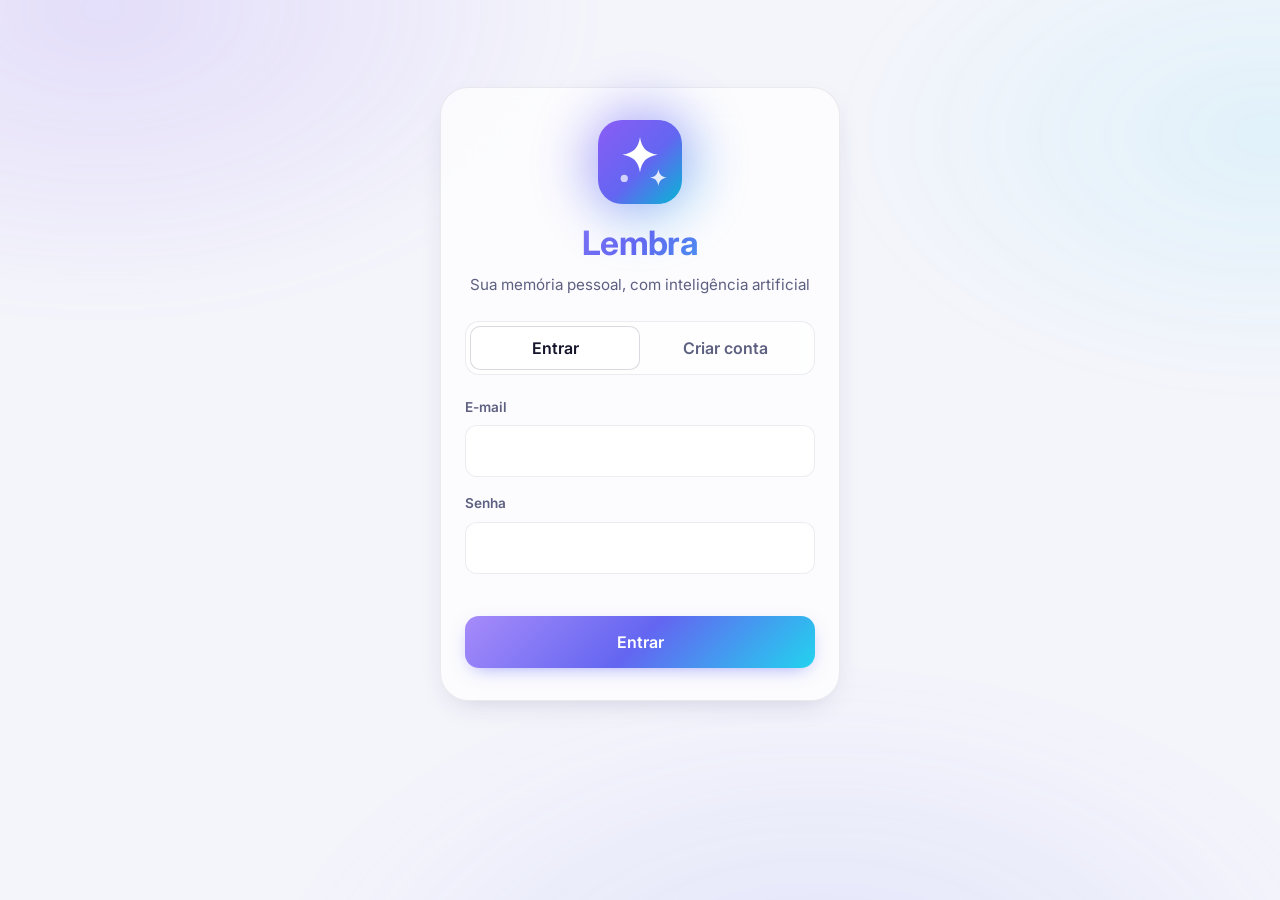
==== web/index.html @ f7f70909 "Áudio: registrar e perguntar falando - Gravação no formato nativo do aparelho (WebM/Opus ou MP4/AAC)" ====
<!doctype html>
<html lang="pt-BR">
<head>
  <meta charset="utf-8">
  <meta name="viewport" content="width=device-width, initial-scale=1, viewport-fit=cover">
  <title>Lembra</title>
  <meta name="description" content="Seu assistente de vida pessoal">
  <meta name="theme-color" content="#0a0a12" media="(prefers-color-scheme: dark)">
  <meta name="theme-color" content="#f5f6fb" media="(prefers-color-scheme: light)">
  <link rel="preconnect" href="https://fonts.googleapis.com">
  <link rel="preconnect" href="https://fonts.gstatic.com" crossorigin>
  <link rel="stylesheet" href="https://fonts.googleapis.com/css2?family=Inter:wght@400;500;600;700&display=swap">
  <link rel="manifest" href="manifest.webmanifest">
  <link rel="icon" href="icons/icon.svg" type="image/svg+xml">
  <link rel="apple-touch-icon" href="icons/icon-192.png">
  <meta name="apple-mobile-web-app-capable" content="yes">
  <meta name="apple-mobile-web-app-status-bar-style" content="default">
  <link rel="stylesheet" href="styles.css">
</head>
<body>
  <!-- Ícones (traços do Lucide, licença ISC), embutidos para funcionar offline -->
  <svg xmlns="http://www.w3.org/2000/svg" style="display:none">
    <symbol id="i-sparkles" viewBox="0 0 24 24"><path d="M9.94 15.5A2 2 0 0 0 8.5 14.06l-6.14-1.58a.5.5 0 0 1 0-.96L8.5 9.94A2 2 0 0 0 9.94 8.5l1.58-6.14a.5.5 0 0 1 .96 0L14.06 8.5a2 2 0 0 0 1.44 1.44l6.14 1.58a.5.5 0 0 1 0 .96L15.5 14.06a2 2 0 0 0-1.44 1.44l-1.58 6.14a.5.5 0 0 1-.96 0z"/><path d="M20 3v4"/><path d="M22 5h-4"/></symbol>
    <symbol id="i-chat" viewBox="0 0 24 24"><path d="M7.9 20A9 9 0 1 0 4 16.1L2 22Z"/></symbol>
    <symbol id="i-pen" viewBox="0 0 24 24"><path d="M12 3H5a2 2 0 0 0-2 2v14a2 2 0 0 0 2 2h14a2 2 0 0 0 2-2v-7"/><path d="M18.38 2.63a1 1 0 0 1 3 3l-9.02 9.01a2 2 0 0 1-.85.51l-2.87.84a.5.5 0 0 1-.62-.62l.84-2.87a2 2 0 0 1 .5-.85z"/></symbol>
    <symbol id="i-library" viewBox="0 0 24 24"><path d="m16 6 4 14"/><path d="M12 6v14"/><path d="M8 8v12"/><path d="M4 4v16"/></symbol>
    <symbol id="i-sliders" viewBox="0 0 24 24"><path d="M21 4h-7M10 4H3M21 12h-9M8 12H3M21 20h-5M12 20H3M14 2v4M8 10v4M16 18v4"/></symbol>
    <symbol id="i-send" viewBox="0 0 24 24"><path d="m5 12 7-7 7 7"/><path d="M12 19V5"/></symbol>
    <symbol id="i-logout" viewBox="0 0 24 24"><path d="M9 21H5a2 2 0 0 1-2-2V5a2 2 0 0 1 2-2h4"/><path d="m16 17 5-5-5-5"/><path d="M21 12H9"/></symbol>
    <symbol id="i-layers" viewBox="0 0 24 24"><path d="M12.83 2.18a2 2 0 0 0-1.66 0L2.6 6.08a1 1 0 0 0 0 1.83l8.58 3.91a2 2 0 0 0 1.66 0l8.58-3.9a1 1 0 0 0 0-1.83Z"/><path d="m22 17.65-9.17 4.16a2 2 0 0 1-1.66 0L2 17.65"/><path d="m22 12.65-9.17 4.16a2 2 0 0 1-1.66 0L2 12.65"/></symbol>
    <symbol id="i-edit" viewBox="0 0 24 24"><path d="M21.17 6.81a1 1 0 0 0-3.98-3.98L3.84 16.17a2 2 0 0 0-.5.83l-1.32 4.35a.5.5 0 0 0 .62.62l4.35-1.32a2 2 0 0 0 .83-.5z"/></symbol>
    <symbol id="i-trash" viewBox="0 0 24 24"><path d="M3 6h18M19 6v14c0 1-1 2-2 2H7c-1 0-2-1-2-2V6M8 6V4c0-1 1-2 2-2h4c1 0 2 1 2 2v2"/></symbol>
    <symbol id="i-plus" viewBox="0 0 24 24"><path d="M5 12h14M12 5v14"/></symbol>
    <symbol id="i-flask" viewBox="0 0 24 24"><path d="M10 2v7.53a2 2 0 0 1-.21.9L4.72 20.55A1 1 0 0 0 5.62 22h12.76a1 1 0 0 0 .9-1.45l-5.07-10.12a2 2 0 0 1-.21-.9V2"/><path d="M8.5 2h7"/><path d="M7 16h10"/></symbol>
    <symbol id="i-upload" viewBox="0 0 24 24"><path d="M21 15v4a2 2 0 0 1-2 2H5a2 2 0 0 1-2-2v-4"/><path d="m17 8-5-5-5 5"/><path d="M12 3v12"/></symbol>
    <symbol id="i-message-dots" viewBox="0 0 24 24"><path d="M7.9 20A9 9 0 1 0 4 16.1L2 22Z"/><path d="M8 12h.01M12 12h.01M16 12h.01"/></symbol>
    <symbol id="i-chevron" viewBox="0 0 24 24"><path d="m6 9 6 6 6-6"/></symbol>
    <symbol id="i-check" viewBox="0 0 24 24"><path d="M20 6 9 17l-5-5"/></symbol>
    <symbol id="i-inbox" viewBox="0 0 24 24"><path d="M22 12h-6l-2 3h-4l-2-3H2"/><path d="M5.45 5.11 2 12v6a2 2 0 0 0 2 2h16a2 2 0 0 0 2-2v-6l-3.45-6.89A2 2 0 0 0 16.76 4H7.24a2 2 0 0 0-1.79 1.11z"/></symbol>
    <symbol id="i-search" viewBox="0 0 24 24"><circle cx="11" cy="11" r="8"/><path d="m21 21-4.3-4.3"/></symbol>
    <symbol id="i-list" viewBox="0 0 24 24"><path d="M8 6h13M8 12h13M8 18h13M3 6h.01M3 12h.01M3 18h.01"/></symbol>
    <symbol id="i-calc" viewBox="0 0 24 24"><rect width="16" height="20" x="4" y="2" rx="2"/><path d="M8 6h8M16 14v4M8 10h.01M12 10h.01M16 10h.01M8 14h.01M12 14h.01M8 18h.01M12 18h.01"/></symbol>
    <symbol id="i-calendar" viewBox="0 0 24 24"><rect width="18" height="18" x="3" y="4" rx="2"/><path d="M16 2v4M8 2v4M3 10h18"/></symbol>
    <symbol id="i-bot" viewBox="0 0 24 24"><path d="M12 8V4H8"/><rect width="16" height="12" x="4" y="8" rx="2"/><path d="M2 14h2M20 14h2M15 13v2M9 13v2"/></symbol>
    <symbol id="i-mic" viewBox="0 0 24 24"><path d="M12 2a3 3 0 0 0-3 3v7a3 3 0 0 0 6 0V5a3 3 0 0 0-3-3Z"/><path d="M19 10v2a7 7 0 0 1-14 0v-2"/><path d="M12 19v3"/></symbol>
    <symbol id="i-stop" viewBox="0 0 24 24"><rect x="6" y="6" width="12" height="12" rx="2" fill="currentColor"/></symbol>
    <symbol id="i-tag" viewBox="0 0 24 24"><path d="M12.59 2.59A2 2 0 0 0 11.17 2H4a2 2 0 0 0-2 2v7.17a2 2 0 0 0 .59 1.42l8.7 8.7a2.43 2.43 0 0 0 3.42 0l6.58-6.58a2.43 2.43 0 0 0 0-3.42z"/><circle cx="7.5" cy="7.5" r=".5" fill="currentColor"/></symbol>
  </svg>
  <div class="aurora" aria-hidden="true"></div>
  <!-- ============ LOGIN / CADASTRO ============ -->
  <section id="tela-auth" class="tela auth" hidden>
    <div class="auth-caixa">
      <div class="logo-orbe"><img src="icons/icon.svg" alt="" class="auth-logo"></div>
      <h1 class="titulo-gradiente">Lembra</h1>
      <p class="sub">Sua memória pessoal, com inteligência artificial</p>

      <div class="abas-auth" role="tablist">
        <button type="button" class="aba-auth ativa" data-modo="entrar" role="tab">Entrar</button>
        <button type="button" class="aba-auth" data-modo="cadastro" role="tab">Criar conta</button>
      </div>

      <form id="form-auth" novalidate>
        <label>E-mail
          <input type="email" name="email" autocomplete="email" required>
        </label>
        <label>Senha
          <input type="password" name="senha" autocomplete="current-password" minlength="8" required>
        </label>
        <p class="erro" id="erro-auth" role="alert"></p>
        <button type="submit" class="botao primario" id="botao-auth">Entrar</button>
      </form>
    </div>
  </section>

  <!-- ============ APP ============ -->
  <div id="app" hidden>
    <header class="topo">
      <span class="marca"><img src="icons/icon.svg" alt=""><span class="titulo-gradiente">Lembra</span></span>
      <button type="button" class="botao-icone" id="sair" aria-label="Sair" title="Sair"><svg class="ic"><use href="#i-logout"/></svg></button>
    </header>

    <main>
      <!-- PERGUNTAR -->
      <section id="tela-perguntar" class="tela">
        <div id="conversa" class="conversa" aria-live="polite">
          <div class="vazio boas-vindas" id="dica-perguntar">
            <div class="orbe"><svg class="ic"><use href="#i-sparkles"/></svg></div>
            <p class="vazio-titulo">Pergunte qualquer coisa sobre a sua vida</p>
            <p>Eu procuro nas suas memórias e respondo citando de onde tirei.</p>
            <div class="sugestoes">
              <button type="button" class="sugestao" data-pergunta="Quanto eu gasto por mês com moradia?">Quanto gasto com moradia?</button>
              <button type="button" class="sugestao" data-pergunta="Tenho algum compromisso marcado?">Tenho algum compromisso?</button>
              <button type="button" class="sugestao" data-pergunta="O que eu registrei sobre a minha família?">O que sei da minha família?</button>
            </div>
          </div>
        </div>
        <form id="form-perguntar" class="barra-pergunta">
          <div class="linha-pergunta">
            <select name="categoria" aria-label="Procurar em" class="filtro-mini" data-icone="tag" data-compacto><option value="">Todas</option></select>
            <input type="text" name="pergunta" placeholder="Pergunte algo…" autocomplete="off" required>
            <button type="button" class="botao-mic" data-gravador="perguntar" aria-label="Perguntar falando"><svg class="ic"><use href="#i-mic"/></svg><span class="tempo"></span></button>
            <button type="submit" class="botao primario redondo" aria-label="Enviar"><svg class="ic"><use href="#i-send"/></svg></button>
          </div>
        </form>
      </section>

      <!-- REGISTRAR -->
      <section id="tela-registrar" class="tela" hidden>
        <div class="segmentos" role="tablist">
          <button type="button" class="segmento-reg segmento ativo" data-reg="escrever"><svg class="ic"><use href="#i-pen"/></svg>Escrever</button>
          <button type="button" class="segmento-reg segmento" data-reg="importar"><svg class="ic"><use href="#i-message-dots"/></svg>Importar conversa</button>
        </div>
        <div id="reg-escrever">
        <h2 class="titulo-tela">Nova memória</h2>
        <p class="sub-tela">Escreva do seu jeito. Eu quebro em pedaços, entendo o significado e guardo para você.</p>
        <form id="form-registrar">
          <div class="rotulo-com-mic">
            <span>O que você quer lembrar?</span>
            <button type="button" class="botao-mic com-texto" data-gravador="registrar" aria-label="Falar a memória"><svg class="ic"><use href="#i-mic"/></svg><span class="tempo">Falar</span></button>
          </div>
          <label class="sem-rotulo" aria-label="O que você quer lembrar?">
            <textarea name="texto" rows="4" required placeholder="Ex.: Pago 1.800 de aluguel todo dia 5."></textarea>
          </label>
          <fieldset>
            <legend>Categoria</legend>
            <div class="sugestao-cat" id="sugestao-cat" hidden aria-live="polite">
              <svg class="ic"><use href="#i-sparkles"/></svg>
              <span>Sugestão da IA:</span>
              <button type="button" class="chip ativo-sugerido" id="aceitar-sugestao"></button>
              <span class="motivo" id="motivo-sugestao"></span>
            </div>
            <div class="chips" id="chips-categoria"></div>
            <p class="dica-cat" id="dica-cat" hidden>Sem categoria escolhida: a memória vai para "geral". Toque em <b>nova</b> para criar as suas.</p>
            <div class="linha-nova-cat" id="linha-nova-cat" hidden>
              <input type="text" id="nova-cat-registrar" maxlength="40" placeholder="Nome da nova categoria">
              <button type="button" class="botao secundario pequeno" id="criar-cat-registrar">Criar</button>
            </div>
          </fieldset>
          <label>Quando aconteceu? <span class="opcional">(opcional)</span>
            <input type="text" name="data_evento" placeholder="Ex.: 2020, março de 2018, 12/11/2026">
          </label>
          <p class="erro" id="erro-registrar" role="alert"></p>
          <button type="submit" class="botao primario"><svg class="ic"><use href="#i-sparkles"/></svg><span>Salvar memória</span></button>
        </form>
        </div>

        <div id="reg-importar" hidden>
          <h2 class="titulo-tela">Importar conversa</h2>
          <p class="sub-tela">Traga uma conversa do WhatsApp para perguntar sobre ela depois.</p>
          <div class="cartao passos">
            <p><b>No WhatsApp:</b> abra a conversa → <b>⋮</b> → <b>Mais</b> → <b>Exportar conversa</b> → <b>Sem mídia</b>. Salve o arquivo <code>.txt</code>.</p>
            <p class="ajuda">Importe só conversas que você tem o direito de guardar: elas têm mensagens de outras pessoas (LGPD). As mensagens passam pelo Gemini para gerar os vetores.</p>
          </div>
          <form id="form-importar">
            <label class="arquivo">
              <input type="file" name="arquivo" accept=".txt,text/plain">
              <span class="arquivo-caixa"><svg class="ic"><use href="#i-upload"/></svg><span id="arquivo-nome">Escolher arquivo .txt</span></span>
            </label>
            <label>Nome da conversa
              <input type="text" name="nome" maxlength="80" placeholder="Ex.: João, Família, Viagem Floripa">
            </label>
            <label>Guardar na categoria
              <select name="categoria" id="cat-importar"><option value="conversas">Conversas</option></select>
            </label>
            <p class="erro" id="erro-importar" role="alert"></p>
            <button type="submit" class="botao secundario" id="botao-previa"><span>Ver prévia</span></button>
          </form>
          <div class="cartao" id="previa-importar" hidden>
            <h3>Prévia</h3>
            <ul class="numeros" id="previa-numeros"></ul>
            <pre class="exemplo" id="previa-exemplo"></pre>
            <button type="button" class="botao primario" id="botao-importar"><svg class="ic"><use href="#i-upload"/></svg><span>Importar para o Lembra</span></button>
          </div>
        </div>
      </section>

      <!-- MEMÓRIAS -->
      <section id="tela-memorias" class="tela" hidden>
        <div class="cabecalho-lista">
          <h2 class="titulo-tela">Memórias</h2>
          <select id="filtro-memorias" aria-label="Filtrar por categoria" class="filtro-mini" data-icone="tag"><option value="">Todas</option></select>
        </div>
        <ul id="lista-memorias" class="lista"></ul>
      </section>
      <!-- AJUSTES -->
      <section id="tela-ajustes" class="tela" hidden>
        <div class="segmentos" role="tablist">
          <button type="button" class="segmento ativo" data-sub="rag"><svg class="ic"><use href="#i-sliders"/></svg>RAG</button>
          <button type="button" class="segmento" data-sub="lab"><svg class="ic"><use href="#i-flask"/></svg>Laboratório</button>
          <button type="button" class="segmento" data-sub="cats"><svg class="ic"><use href="#i-tag"/></svg>Categorias</button>
        </div>

        <!-- Configurar RAG -->
        <div id="sub-rag" class="sub">
          <form id="form-config" class="cartao">
            <div class="campo-faixa">
              <label for="cfg-chunk_size">Tamanho do chunk <output id="out-chunk_size"></output></label>
              <input type="range" id="cfg-chunk_size" name="chunk_size" min="200" max="3000" step="50">
              <p class="ajuda">Em quantos caracteres cada memória é quebrada. Menor = busca mais precisa, mas cada pedaço tem menos contexto. Maior = mais contexto, busca mais "genérica".</p>
            </div>
            <div class="campo-faixa">
              <label for="cfg-chunk_overlap">Sobreposição <output id="out-chunk_overlap"></output></label>
              <input type="range" id="cfg-chunk_overlap" name="chunk_overlap" min="0" max="1000" step="10">
              <p class="ajuda">Quanto do fim de um pedaço se repete no começo do próximo, para não perder informação na "fronteira". Só funciona quando o texto quebra em partes menores que esse valor (frases curtas).</p>
            </div>
            <div class="campo-faixa">
              <label for="cfg-top_k">Trechos por pergunta (top-K) <output id="out-top_k"></output></label>
              <input type="range" id="cfg-top_k" name="top_k" min="1" max="20" step="1">
              <p class="ajuda">Quantos pedaços a busca entrega para a IA. Poucos = pode faltar informação. Muitos = mais ruído e mais lento.</p>
            </div>
            <div class="campo-faixa">
              <label for="cfg-margem_relevancia">Margem de relevância (sem IA) <output id="out-margem_relevancia"></output></label>
              <input type="range" id="cfg-margem_relevancia" name="margem_relevancia" min="0" max="0.5" step="0.01">
              <p class="ajuda">Sem IA, mostra só trechos com nota até essa distância da melhor. 0 = só o melhor; maior = mostra mais.</p>
            </div>
            <label class="interruptor">
              <input type="checkbox" name="usar_ia"> <span>Usar IA para escrever a resposta</span>
            </label>
            <p class="ajuda">Desligado: o Lembra só mostra as memórias encontradas (grátis, nada vai para a IA).</p>
            <label class="interruptor">
              <input type="checkbox" name="modo_agente"> <span>Modo agente <span class="selo">experimental</span></span>
            </label>
            <p class="ajuda">A IA ganha <b>ferramentas</b> (buscar várias vezes, listar por categoria, calcular, saber a data de hoje) e decide sozinha quais usar. Responde melhor perguntas com contas, datas e várias memórias — mas é mais lenta e gasta mais cota. Cada resposta mostra "como cheguei aqui".</p>
            <label>Modelo de IA
              <select name="modelo_llm" id="cfg-modelo_llm"></select>
            </label>
            <label>Instruções para a IA <span class="opcional">(opcional, até 500 caracteres)</span>
              <textarea name="instrucoes" rows="3" maxlength="500" placeholder='Ex.: "Responda em tópicos curtos" ou "Seja bem direto"'></textarea>
            </label>
            <p class="info-fixa" id="info-embedding"></p>
            <p class="erro" id="erro-config" role="alert"></p>
            <button type="submit" class="botao primario">Salvar configurações</button>
          </form>
          <div class="cartao">
            <h3>Reprocessar memórias</h3>
            <p class="ajuda">Mudou o tamanho do chunk ou a sobreposição? As memórias antigas continuam quebradas do jeito antigo até você reprocessar. O texto original nunca muda; só os pedaços e vetores são refeitos.</p>
            <button type="button" class="botao secundario" id="reprocessar">Reprocessar todas as memórias</button>
          </div>
        </div>

        <!-- Laboratório -->
        <div id="sub-lab" class="sub" hidden>
          <div class="cartao">
            <h3>Testar chunking</h3>
            <p class="ajuda">Cole um texto e veja como ele seria quebrado com as configurações da aba anterior. Nada é salvo.</p>
            <textarea id="lab-texto" rows="6" placeholder="Cole aqui um texto longo, com parágrafos…"></textarea>
            <button type="button" class="botao secundario" id="lab-testar">Ver como fica</button>
            <p class="resumo-lab" id="lab-resumo"></p>
            <ol class="lista-chunks" id="lab-chunks"></ol>
          </div>
          <div class="cartao">
            <h3>Dicas para explorar</h3>
            <ul class="dicas">
              <li>Em <b>Memórias</b>, toque em <b>Chunks</b> para ver como cada memória foi quebrada.</li>
              <li>Em <b>Perguntar</b>, abra as fontes para ver a <b>nota de similaridade</b> de cada trecho (1 = idêntico).</li>
              <li>Teste o mesmo texto com chunk 200 e 1500 e compare.</li>
            </ul>
          </div>
        </div>

        <!-- Categorias -->
        <div id="sub-cats" class="sub" hidden>
          <form id="form-nova-cat" class="cartao linha-nova-cat">
            <input type="text" name="nome" maxlength="40" placeholder="Nova categoria" required>
            <button type="submit" class="botao primario pequeno">Criar</button>
          </form>
          <ul id="lista-categorias" class="lista"></ul>
        </div>
      </section>
    </main>

    <nav class="abas" aria-label="Navegação">
      <button type="button" class="aba ativa" data-tela="perguntar"><svg class="ic" aria-hidden="true"><use href="#i-sparkles"/></svg>Perguntar</button>
      <button type="button" class="aba" data-tela="registrar"><svg class="ic" aria-hidden="true"><use href="#i-pen"/></svg>Registrar</button>
      <button type="button" class="aba" data-tela="memorias"><svg class="ic" aria-hidden="true"><use href="#i-library"/></svg>Memórias</button>
      <button type="button" class="aba" data-tela="ajustes"><svg class="ic" aria-hidden="true"><use href="#i-sliders"/></svg>Ajustes</button>
    </nav>
  </div>

  <div id="aviso" class="aviso" role="status" hidden></div>

  <script src="config.js"></script>
  <script src="app.js"></script>
</body>
</html>
---- web/styles.css ----
/* =====================================================================
   Lembra — design system
   Tokens (variáveis) no topo: trocar o tema = trocar estes valores.
   ===================================================================== */
:root {
  --fundo: #07070d;
  --fundo-2: #0d0d18;
  --vidro: rgba(255, 255, 255, .045);
  --vidro-forte: rgba(255, 255, 255, .075);
  --borda: rgba(255, 255, 255, .09);
  --borda-forte: rgba(255, 255, 255, .16);
  --texto: #ececf4;
  --suave: #9a9bb3;
  --fraco: #6b6c85;
  --violeta: #8b5cf6;
  --indigo: #6366f1;
  --ciano: #22d3ee;
  --gradiente: linear-gradient(135deg, #a78bfa 0%, #6366f1 50%, #22d3ee 100%);
  --gradiente-suave: linear-gradient(135deg, rgba(139, 92, 246, .18), rgba(34, 211, 238, .12));
  --primaria-texto: #ffffff;
  --erro: #fb7185;
  --ok: #34d399;
  --sombra: 0 10px 30px -12px rgba(0, 0, 0, .6);
  --brilho: 0 0 0 1px rgba(139, 92, 246, .35), 0 8px 30px -6px rgba(99, 102, 241, .55);
  --raio: 18px;
  --raio-p: 12px;
  --seguro-baixo: env(safe-area-inset-bottom, 0px);
  --rapido: 160ms cubic-bezier(.2, .8, .2, 1);
  --medio: 280ms cubic-bezier(.2, .8, .2, 1);
  color-scheme: dark;
}
@media (prefers-color-scheme: light) {
  :root {
    --fundo: #f4f5fb;
    --fundo-2: #ffffff;
    --vidro: rgba(255, 255, 255, .7);
    --vidro-forte: rgba(255, 255, 255, .9);
    --borda: rgba(20, 20, 60, .08);
    --borda-forte: rgba(20, 20, 60, .16);
    --texto: #15162b;
    --suave: #5d6080;
    --fraco: #8a8ca8;
    --gradiente-suave: linear-gradient(135deg, rgba(139, 92, 246, .12), rgba(34, 211, 238, .1));
    --sombra: 0 10px 30px -14px rgba(40, 40, 90, .25);
    color-scheme: light;
  }
}

* { box-sizing: border-box; }
html, body { margin: 0; height: 100%; }
body {
  font-family: "Inter", system-ui, -apple-system, "Segoe UI", Roboto, sans-serif;
  background: var(--fundo);
  color: var(--texto);
  font-size: 16px;
  line-height: 1.5;
  -webkit-font-smoothing: antialiased;
  -webkit-tap-highlight-color: transparent;
  overflow: hidden;
}
[hidden] { display: none !important; }
h1, h2, h3 { margin: 0; letter-spacing: -.02em; }
::selection { background: rgba(139, 92, 246, .35); }

/* Fundo "aurora": manchas de cor desfocadas que se movem devagar */
.aurora {
  position: fixed; inset: -20%; z-index: -1; pointer-events: none;
  background:
    radial-gradient(40% 35% at 20% 15%, rgba(139, 92, 246, .28), transparent 70%),
    radial-gradient(35% 30% at 85% 25%, rgba(34, 211, 238, .16), transparent 70%),
    radial-gradient(45% 40% at 60% 95%, rgba(99, 102, 241, .22), transparent 70%);
  filter: blur(20px);
  animation: aurora 22s ease-in-out infinite alternate;
}
@media (prefers-color-scheme: light) { .aurora { opacity: .55; } }
@keyframes aurora {
  0% { transform: translate3d(0, 0, 0) scale(1); }
  50% { transform: translate3d(-3%, 2%, 0) scale(1.06); }
  100% { transform: translate3d(3%, -2%, 0) scale(1.02); }
}

/* Ícones */
.ic { width: 20px; height: 20px; fill: none; stroke: currentColor; stroke-width: 1.8;
      stroke-linecap: round; stroke-linejoin: round; flex: none; }

.titulo-gradiente {
  background: var(--gradiente); -webkit-background-clip: text; background-clip: text; color: transparent;
}

/* ---------------------------------------------------------- Formulários */
label { display: block; font-weight: 600; font-size: .85rem; margin-bottom: 16px; color: var(--suave); }
input, textarea, select {
  display: block; width: 100%; margin-top: 8px;
  font: inherit; font-size: 16px; font-weight: 400; /* 16px evita zoom automático no iPhone */
  color: var(--texto); background: var(--vidro);
  border: 1px solid var(--borda); border-radius: var(--raio-p); padding: 13px 14px;
  transition: border-color var(--rapido), box-shadow var(--rapido), background var(--rapido);
  backdrop-filter: blur(12px); -webkit-backdrop-filter: blur(12px);
}
input::placeholder, textarea::placeholder { color: var(--fraco); }
textarea { resize: none; line-height: 1.5; min-height: 110px; max-height: 45vh; overflow-y: auto; field-sizing: content; }
input:focus, textarea:focus, select:focus {
  outline: none; border-color: rgba(139, 92, 246, .7);
  box-shadow: 0 0 0 4px rgba(139, 92, 246, .18); background: var(--vidro-forte);
}
fieldset { border: 0; padding: 0; margin: 0 0 16px; }
legend { font-weight: 600; font-size: .85rem; margin-bottom: 10px; color: var(--suave); }
.opcional { color: var(--fraco); font-weight: 400; }
.erro { color: var(--erro); min-height: 1.2em; margin: 4px 0 10px; font-size: .88rem; }

/* ---------------------------------------------------------- Botões */
.botao {
  position: relative; display: inline-flex; align-items: center; justify-content: center; gap: 8px;
  border: 0; border-radius: 14px; padding: 14px 20px; width: 100%;
  font: inherit; font-weight: 600; cursor: pointer; isolation: isolate;
  transition: transform var(--rapido), box-shadow var(--medio), filter var(--rapido), opacity var(--rapido);
}
.botao.primario { background: var(--gradiente); color: var(--primaria-texto); box-shadow: 0 6px 20px -8px rgba(99, 102, 241, .7); }
.botao.primario::after { /* brilho que atravessa o botão no hover */
  content: ""; position: absolute; inset: 0; border-radius: inherit; z-index: -1;
  background: linear-gradient(110deg, transparent 30%, rgba(255, 255, 255, .35) 50%, transparent 70%);
  background-size: 250% 100%; background-position: 150% 0; transition: background-position 700ms ease;
}
.botao.secundario {
  background: var(--gradiente-suave); color: var(--texto); border: 1px solid var(--borda-forte); margin-top: 12px;
}
.botao.pequeno { width: auto; padding: 10px 16px; margin-top: 0; font-size: .9rem; }
.botao:active { transform: scale(.97); }
.botao:disabled { opacity: .55; cursor: progress; }
.botao.redondo { width: 48px; height: 48px; padding: 0; flex: none; border-radius: 16px; }

.botao-texto, .botao-icone {
  display: inline-flex; align-items: center; gap: 6px;
  background: none; border: 0; color: var(--suave); font: inherit; font-weight: 600; font-size: .85rem;
  padding: 8px 10px; border-radius: 10px; cursor: pointer;
  transition: color var(--rapido), background var(--rapido), transform var(--rapido);
}
.botao-texto .ic, .botao-icone .ic { width: 17px; height: 17px; }
.botao-icone { padding: 9px; border: 1px solid var(--borda); background: var(--vidro); }
.apagar { color: var(--erro); }

@media (hover: hover) {
  .botao.primario:hover { transform: translateY(-2px); box-shadow: var(--brilho); }
  .botao.primario:hover::after { background-position: -50% 0; }
  .botao.secundario:hover { transform: translateY(-2px); border-color: rgba(139, 92, 246, .55); box-shadow: var(--brilho); }
  .botao-texto:hover, .botao-icone:hover { color: var(--texto); background: var(--vidro-forte); }
  .apagar:hover { color: var(--erro); background: rgba(251, 113, 133, .1); }
}

/* ---------------------------------------------------------- Chips */
.chips { display: flex; flex-wrap: wrap; gap: 8px; }
.chip {
  border: 1px solid var(--borda); background: var(--vidro); color: var(--suave);
  border-radius: 999px; padding: 8px 14px; font: inherit; font-size: .88rem; font-weight: 500; cursor: pointer;
  transition: all var(--rapido); backdrop-filter: blur(10px);
}
.chip.ativo { background: var(--gradiente); border-color: transparent; color: #fff; box-shadow: 0 4px 16px -6px rgba(99, 102, 241, .8); }
.chip { display: inline-flex; align-items: center; gap: 5px; line-height: 1.2; }
.chip .ic { width: 15px; height: 15px; stroke-width: 2.2; }
.chip-nova { border-style: dashed; color: var(--violeta); }
.dica-cat { color: var(--fraco); font-size: .82rem; margin: 10px 0 0; }
@media (hover: hover) {
  .chip:not(.ativo):hover { color: var(--texto); border-color: var(--borda-forte); transform: translateY(-1px); }
}

/* ---------------------------------------------------------- Login */
.auth { position: fixed; inset: 0; display: grid; place-items: center; padding: 24px 16px; overflow-y: auto; }
.auth-caixa {
  width: 100%; max-width: 400px; text-align: center; padding: 32px 24px;
  background: var(--vidro); border: 1px solid var(--borda); border-radius: 28px;
  backdrop-filter: blur(24px); -webkit-backdrop-filter: blur(24px); box-shadow: var(--sombra);
  animation: surgir 600ms cubic-bezier(.2, .8, .2, 1) both;
}
.auth-caixa form { text-align: left; margin-top: 22px; }
.logo-orbe { width: 84px; height: 84px; margin: 0 auto 14px; position: relative; }
.logo-orbe::before {
  content: ""; position: absolute; inset: -14px; border-radius: 50%;
  background: var(--gradiente); filter: blur(26px); opacity: .55; animation: pulsar 4s ease-in-out infinite;
}
.auth-logo { position: relative; width: 84px; height: 84px; border-radius: 24px; }
.auth h1 { font-size: 2.1rem; font-weight: 700; }
.sub { color: var(--suave); margin: 6px 0 24px; font-size: .95rem; }
.abas-auth { display: flex; background: var(--vidro); border: 1px solid var(--borda); border-radius: 14px; padding: 4px; }
.aba-auth {
  flex: 1; border: 0; background: none; padding: 10px; border-radius: 10px;
  font: inherit; font-weight: 600; color: var(--suave); cursor: pointer; transition: all var(--rapido);
}
.aba-auth.ativa { background: var(--vidro-forte); color: var(--texto); box-shadow: inset 0 0 0 1px var(--borda-forte); }

/* ---------------------------------------------------------- Estrutura */
#app { display: flex; flex-direction: column; height: 100%; }
.topo {
  display: flex; align-items: center; justify-content: space-between;
  padding: 12px 16px; padding-top: max(12px, env(safe-area-inset-top));
  background: linear-gradient(to bottom, var(--fundo), transparent);
  position: relative; z-index: 2;
}
.marca { display: flex; align-items: center; gap: 10px; font-weight: 700; font-size: 1.2rem; letter-spacing: -.02em; }
.marca img { width: 30px; height: 30px; border-radius: 9px; box-shadow: 0 4px 14px -4px rgba(139, 92, 246, .8); }
main { flex: 1; overflow: hidden; display: flex; }
.tela {
  flex: 1; overflow-y: auto; padding: 8px 16px 120px; max-width: 760px; margin: 0 auto; width: 100%;
  animation: entrar 360ms cubic-bezier(.2, .8, .2, 1) both;
}
.titulo-tela { font-size: 1.55rem; font-weight: 700; margin-bottom: 4px; }
.sub-tela { color: var(--suave); margin: 0 0 20px; font-size: .92rem; }

/* Navegação: pílula flutuante */
.abas {
  position: fixed; left: 50%; transform: translateX(-50%);
  bottom: calc(14px + var(--seguro-baixo)); z-index: 5;
  display: flex; gap: 4px; padding: 6px; width: min(440px, calc(100% - 24px));
  background: rgba(20, 20, 34, .72); border: 1px solid var(--borda-forte); border-radius: 22px;
  backdrop-filter: blur(22px) saturate(1.4); -webkit-backdrop-filter: blur(22px) saturate(1.4);
  box-shadow: 0 16px 40px -12px rgba(0, 0, 0, .7);
}
@media (prefers-color-scheme: light) { .abas { background: rgba(255, 255, 255, .78); } }
.aba {
  flex: 1; border: 0; background: none; padding: 8px 4px; font: inherit; font-size: .7rem; font-weight: 600;
  color: var(--fraco); display: flex; flex-direction: column; align-items: center; gap: 3px;
  border-radius: 16px; cursor: pointer; transition: color var(--rapido), background var(--medio);
}
.aba .ic { width: 22px; height: 22px; transition: transform var(--medio); }
.aba.ativa { color: var(--texto); background: var(--gradiente-suave); }
.aba.ativa .ic { color: var(--violeta); transform: translateY(-1px) scale(1.08); }
@media (hover: hover) { .aba:not(.ativa):hover { color: var(--texto); background: var(--vidro); } }

/* ---------------------------------------------------------- Perguntar */
#tela-perguntar { display: flex; flex-direction: column; padding: 0; }
.conversa { flex: 1; overflow-y: auto; padding: 8px 16px 16px; display: flex; flex-direction: column; gap: 14px; }
.barra-pergunta { padding: 8px 16px calc(96px + var(--seguro-baixo)); }
.linha-pergunta {
  display: flex; gap: 6px; align-items: center; padding: 6px;
  background: var(--vidro); border: 1px solid var(--borda-forte); border-radius: 20px;
  backdrop-filter: blur(18px); -webkit-backdrop-filter: blur(18px); box-shadow: var(--sombra);
  transition: border-color var(--rapido), box-shadow var(--rapido);
}
.linha-pergunta:focus-within { border-color: rgba(139, 92, 246, .7); box-shadow: 0 0 0 4px rgba(139, 92, 246, .16), var(--sombra); }
.linha-pergunta input { margin: 0; border: 0; background: none; backdrop-filter: none; box-shadow: none; padding: 10px 6px; }
.linha-pergunta input:focus { box-shadow: none; background: none; }
.filtro-mini { width: auto; }

.boas-vindas { margin: auto; padding: 24px 8px; text-align: center; animation: surgir 700ms cubic-bezier(.2, .8, .2, 1) both; }
.orbe {
  width: 72px; height: 72px; margin: 0 auto 18px; border-radius: 24px; display: grid; place-items: center;
  background: var(--gradiente); color: #fff; position: relative;
  box-shadow: 0 0 0 1px rgba(255, 255, 255, .15) inset, 0 18px 50px -10px rgba(139, 92, 246, .8);
  animation: flutuar 5s ease-in-out infinite;
}
.orbe .ic { width: 34px; height: 34px; stroke-width: 1.6; }
.vazio-titulo { font-weight: 700; color: var(--texto); font-size: 1.15rem; margin: 0 0 4px; }
.vazio { text-align: center; color: var(--suave); }
.sugestoes { display: flex; flex-wrap: wrap; justify-content: center; gap: 8px; margin-top: 20px; }
.sugestao {
  border: 1px solid var(--borda); background: var(--vidro); color: var(--texto);
  border-radius: 14px; padding: 10px 14px; font: inherit; font-size: .88rem; cursor: pointer;
  transition: all var(--rapido); backdrop-filter: blur(10px);
}
@media (hover: hover) {
  .sugestao:hover { border-color: rgba(139, 92, 246, .6); transform: translateY(-2px); box-shadow: var(--brilho); }
}

.balao {
  max-width: 88%; padding: 13px 16px; border-radius: 20px; line-height: 1.55;
  white-space: pre-wrap; word-wrap: break-word; animation: mensagem 380ms cubic-bezier(.2, .8, .2, 1) both;
}
.balao.usuario {
  align-self: flex-end; background: var(--gradiente); color: #fff; border-bottom-right-radius: 6px;
  box-shadow: 0 8px 24px -10px rgba(99, 102, 241, .8);
}
.balao.lembra {
  align-self: flex-start; background: var(--vidro); border: 1px solid var(--borda);
  backdrop-filter: blur(18px); -webkit-backdrop-filter: blur(18px);
  border-bottom-left-radius: 6px; padding-left: 46px; position: relative;
}
.balao.lembra::before { /* avatar do Lembra */
  content: ""; position: absolute; left: 12px; top: 12px; width: 24px; height: 24px; border-radius: 8px;
  background: url("icons/icon.svg") center / cover;
  box-shadow: 0 2px 10px -2px rgba(139, 92, 246, .8);
}
.balao.pensando { color: var(--suave); }
.balao.pensando .texto-pensando { /* brilho que percorre o texto enquanto a IA pensa */
  background: linear-gradient(90deg, var(--fraco) 20%, var(--texto) 50%, var(--fraco) 80%);
  background-size: 200% 100%; -webkit-background-clip: text; background-clip: text; color: transparent;
  animation: shimmer 1.6s linear infinite;
}
.pontinhos { display: inline-flex; gap: 4px; margin-left: 8px; vertical-align: middle; }
.pontinhos i { width: 6px; height: 6px; border-radius: 50%; background: var(--violeta); animation: pulo 1.2s infinite ease-in-out; }
.pontinhos i:nth-child(2) { animation-delay: .15s; background: var(--indigo); }
.pontinhos i:nth-child(3) { animation-delay: .3s; background: var(--ciano); }
.fontes { margin-top: 12px; font-size: .85rem; white-space: normal; }
.fontes summary {
  cursor: pointer; color: var(--violeta); font-weight: 600; list-style: none; display: inline-flex; align-items: center; gap: 6px;
}
.fontes summary::-webkit-details-marker { display: none; }
.fontes summary::before { content: "›"; display: inline-block; transition: transform var(--rapido); font-size: 1.1rem; }
.fontes[open] summary::before { transform: rotate(90deg); }
.fonte {
  padding: 10px 12px; margin-top: 8px; background: var(--vidro); border: 1px solid var(--borda);
  border-left: 3px solid transparent; border-image: var(--gradiente) 1; border-image-slice: 0 0 0 1;
  border-radius: 10px; white-space: pre-wrap; animation: mensagem 300ms both;
}
.fonte-meta { display: flex; flex-wrap: wrap; align-items: center; gap: 6px; color: var(--fraco); font-size: .76rem; margin-bottom: 4px; }
.nota {
  background: var(--gradiente-suave); border: 1px solid var(--borda); border-radius: 999px;
  padding: 1px 8px; font-weight: 600; color: var(--texto); font-variant-numeric: tabular-nums;
}

/* ---------------------------------------------------------- Cartões e listas */
.cartao, .item {
  background: var(--vidro); border: 1px solid var(--borda); border-radius: var(--raio); padding: 18px;
  backdrop-filter: blur(18px); -webkit-backdrop-filter: blur(18px); box-shadow: var(--sombra);
  transition: transform var(--medio), border-color var(--medio), box-shadow var(--medio);
}
.cartao { margin-bottom: 14px; }
.cartao h3 { font-size: 1.02rem; margin-bottom: 6px; }
@media (hover: hover) {
  .item:hover { transform: translateY(-2px); border-color: var(--borda-forte); box-shadow: 0 16px 40px -18px rgba(99, 102, 241, .55); }
}
.cabecalho-lista { display: flex; justify-content: space-between; align-items: center; gap: 8px; margin-bottom: 14px; }
.cabecalho-lista .menu { margin: 0; }
.lista { list-style: none; margin: 0; padding: 0; display: flex; flex-direction: column; gap: 12px; }
.lista > .item { animation: entrar 360ms cubic-bezier(.2, .8, .2, 1) both; }
.lista > .item:nth-child(2) { animation-delay: 40ms; }
.lista > .item:nth-child(3) { animation-delay: 80ms; }
.lista > .item:nth-child(4) { animation-delay: 120ms; }
.item-texto { white-space: pre-wrap; word-wrap: break-word; line-height: 1.55; margin: 0 0 12px; }
.item-rodape { display: flex; justify-content: space-between; align-items: center; gap: 8px; font-size: .8rem; color: var(--fraco); flex-wrap: wrap; }
.item-info { display: flex; flex-wrap: wrap; align-items: center; gap: 6px 10px; min-width: 0; }
.etiqueta {
  display: inline-flex; align-items: center; gap: 5px;
  background: var(--gradiente-suave); color: var(--texto); border: 1px solid var(--borda);
  border-radius: 999px; padding: 3px 10px; font-weight: 600; font-size: .78rem;
}
.etiqueta::before { content: ""; width: 6px; height: 6px; border-radius: 50%; background: var(--gradiente); }
.acoes { display: flex; gap: 2px; align-items: center; flex-wrap: wrap; justify-content: flex-end; }
.suave { color: var(--fraco); }
.item-cat { display: flex; justify-content: space-between; align-items: center; gap: 8px; padding: 14px 16px; }
.item-cat .acoes { flex-wrap: nowrap; flex: none; }
.item.editando { display: flex; flex-direction: column; gap: 10px; }
.item.editando textarea, .item.editando select, .item.editando input { margin: 0; }
.vazio .vazio-titulo + p { margin: 0; }
li.vazio { padding: 40px 16px; }

/* ---------------------------------------------------------- Ajustes / Laboratório */
.segmentos {
  display: flex; gap: 4px; background: var(--vidro); border: 1px solid var(--borda);
  border-radius: 16px; padding: 4px; margin-bottom: 16px; backdrop-filter: blur(14px);
}
.segmento {
  flex: 1; display: inline-flex; align-items: center; justify-content: center; gap: 6px;
  border: 0; background: none; padding: 10px 4px; border-radius: 12px; font: inherit;
  font-size: .85rem; font-weight: 600; color: var(--suave); cursor: pointer; transition: all var(--rapido);
}
.segmento .ic { width: 16px; height: 16px; }
.segmento.ativo { background: var(--gradiente-suave); color: var(--texto); box-shadow: inset 0 0 0 1px var(--borda-forte); }
@media (hover: hover) { .segmento:not(.ativo):hover { color: var(--texto); } }
.sub { animation: entrar 300ms cubic-bezier(.2, .8, .2, 1) both; }
.campo-faixa { margin-bottom: 20px; }
.campo-faixa label { display: flex; justify-content: space-between; align-items: baseline; gap: 8px; margin-bottom: 2px; color: var(--texto); }
.campo-faixa output {
  font-weight: 700; white-space: nowrap; font-variant-numeric: tabular-nums;
  background: var(--gradiente); -webkit-background-clip: text; background-clip: text; color: transparent;
}
/* Controle deslizante personalizado */
input[type=range] {
  -webkit-appearance: none; appearance: none; height: 6px; padding: 0; margin: 16px 0 14px;
  border: 0; border-radius: 999px; background: var(--borda-forte); backdrop-filter: none;
}
input[type=range]:focus { box-shadow: none; background: var(--borda-forte); }
input[type=range]::-webkit-slider-thumb {
  -webkit-appearance: none; width: 22px; height: 22px; border-radius: 50%; cursor: grab;
  background: #fff; border: 4px solid var(--indigo); box-shadow: 0 0 0 6px rgba(99, 102, 241, .18), 0 4px 12px rgba(0, 0, 0, .4);
  transition: transform var(--rapido), box-shadow var(--rapido);
}
input[type=range]::-moz-range-thumb {
  width: 16px; height: 16px; border-radius: 50%; background: #fff; border: 4px solid var(--indigo); cursor: grab;
}
input[type=range]:active::-webkit-slider-thumb { transform: scale(1.15); box-shadow: 0 0 0 10px rgba(99, 102, 241, .22); }
.ajuda { color: var(--fraco); font-size: .82rem; line-height: 1.45; margin: 4px 0 0; }
.interruptor { display: flex; align-items: center; gap: 12px; margin: 6px 0 0; color: var(--texto); cursor: pointer; }
.interruptor input { /* interruptor estilo iOS */
  -webkit-appearance: none; appearance: none; width: 46px; height: 28px; margin: 0; padding: 0; flex: none;
  border-radius: 999px; background: var(--borda-forte); position: relative; cursor: pointer;
  transition: background var(--medio); backdrop-filter: none; border: 0;
}
.interruptor input::after {
  content: ""; position: absolute; top: 3px; left: 3px; width: 22px; height: 22px; border-radius: 50%;
  background: #fff; box-shadow: 0 2px 6px rgba(0, 0, 0, .35); transition: transform var(--medio);
}
.interruptor input:checked { background: var(--gradiente); }
.interruptor input:checked::after { transform: translateX(18px); }
.interruptor + .ajuda { margin-bottom: 18px; }
.info-fixa {
  font-size: .8rem; color: var(--suave); background: var(--gradiente-suave);
  border: 1px solid var(--borda); border-radius: 12px; padding: 10px 12px;
}
.linha-nova-cat { display: flex; gap: 8px; align-items: center; margin-top: 12px; }
.linha-nova-cat input { margin: 0; }
form.linha-nova-cat { margin-top: 0; padding: 10px; }
.lista-chunks { list-style: none; padding: 0; margin: 12px 0 0; display: flex; flex-direction: column; gap: 8px; }
.chunk {
  background: var(--vidro); border: 1px solid var(--borda); border-left: 3px solid var(--violeta);
  border-radius: 10px; padding: 9px 11px; font-size: .88rem; white-space: pre-wrap; word-wrap: break-word;
  animation: mensagem 300ms both;
}
.chunk:nth-child(even) { border-left-color: var(--ciano); }
.resumo-lab { font-weight: 600; margin: 14px 0 0; }
.dicas { margin: 6px 0 0; padding-left: 18px; color: var(--suave); font-size: .88rem; line-height: 1.6; }
.dicas b { color: var(--texto); }
#lab-texto { margin-top: 10px; }

/* ---------------------------------------------------------- Importar conversa */
.passos p { margin: 0 0 8px; }
.passos code { background: var(--vidro-forte); border-radius: 6px; padding: 1px 6px; }
.arquivo { position: relative; }
.arquivo input { position: absolute; opacity: 0; width: 1px; height: 1px; }
.arquivo-caixa {
  display: flex; align-items: center; justify-content: center; gap: 10px; margin-top: 2px;
  padding: 22px; border: 1.5px dashed var(--borda-forte); border-radius: var(--raio);
  background: var(--vidro); color: var(--texto); font-weight: 600; cursor: pointer;
  transition: border-color var(--rapido), background var(--rapido), transform var(--rapido);
}
.arquivo input:focus-visible + .arquivo-caixa { border-color: var(--violeta); box-shadow: 0 0 0 4px rgba(139, 92, 246, .18); }
.arquivo.escolhido .arquivo-caixa { border-style: solid; border-color: rgba(139, 92, 246, .6); background: var(--gradiente-suave); }
@media (hover: hover) { .arquivo-caixa:hover { border-color: var(--violeta); transform: translateY(-1px); } }
.numeros { list-style: none; padding: 0; margin: 8px 0 12px; display: grid; grid-template-columns: 1fr 1fr; gap: 8px; }
.numeros li { background: var(--vidro); border: 1px solid var(--borda); border-radius: 12px; padding: 10px 12px; font-size: .8rem; color: var(--suave); }
.numeros b { display: block; font-size: 1.1rem; color: var(--texto); }
.numeros li.largo { grid-column: 1 / -1; }
.exemplo {
  white-space: pre-wrap; word-wrap: break-word; font: inherit; font-size: .84rem; color: var(--suave);
  background: var(--vidro); border: 1px solid var(--borda); border-radius: 12px; padding: 12px; margin: 0 0 14px;
  max-height: 220px; overflow-y: auto;
}

/* ---------------------------------------------------------- Menu de seleção */
.select-escondido { position: absolute !important; width: 1px; height: 1px; opacity: 0; pointer-events: none; }
.menu { position: relative; display: inline-block; margin-top: 8px; }
label .menu, .item.editando .menu { display: block; }
.menu-botao {
  display: inline-flex; align-items: center; gap: 8px; width: 100%;
  background: var(--vidro); color: var(--texto); border: 1px solid var(--borda); border-radius: 999px;
  padding: 9px 14px; font: inherit; font-size: .88rem; font-weight: 500; cursor: pointer;
  backdrop-filter: blur(12px); -webkit-backdrop-filter: blur(12px);
  transition: border-color var(--rapido), background var(--rapido), box-shadow var(--rapido);
}
label .menu-botao, .item.editando .menu-botao { border-radius: var(--raio-p); padding: 13px 14px; font-size: 16px; }
.menu-botao .ic { width: 16px; height: 16px; color: var(--fraco); }
.menu-botao .ic:last-child { margin-left: auto; transition: transform var(--medio); }
.menu.aberto .menu-botao .ic:last-child { transform: rotate(180deg); }
.menu-rotulo { white-space: nowrap; overflow: hidden; text-overflow: ellipsis; }
.menu.aberto .menu-botao, .menu-botao:focus-visible {
  outline: none; border-color: rgba(139, 92, 246, .6); box-shadow: 0 0 0 4px rgba(139, 92, 246, .14);
}
@media (hover: hover) { .menu-botao:hover { border-color: var(--borda-forte); background: var(--vidro-forte); } }
.menu-lista {
  position: absolute; left: 0; top: calc(100% + 8px); z-index: 30; min-width: 100%; width: max-content; max-width: min(320px, 86vw);
  max-height: 300px; overflow-y: auto; list-style: none; margin: 0; padding: 6px;
  /* fundo SÓLIDO: vidro fosco não funciona dentro de outro vidro (a barra de pergunta) */
  background: #161624; border: 1px solid var(--borda-forte); border-radius: 16px;
  box-shadow: 0 24px 60px -16px rgba(0, 0, 0, .75), 0 0 0 1px rgba(139, 92, 246, .08); transform-origin: top left;
  animation: menuAbrir 180ms cubic-bezier(.2, .8, .2, 1) both;
}
@media (prefers-color-scheme: light) { .menu-lista { background: #ffffff; box-shadow: 0 24px 60px -18px rgba(40, 40, 90, .35); } }
.menu.para-cima .menu-lista { top: auto; bottom: calc(100% + 8px); transform-origin: bottom left; }
.menu-item {
  display: flex; align-items: center; justify-content: space-between; gap: 16px;
  padding: 10px 12px; border-radius: 10px; font-size: .92rem; cursor: pointer; outline: none;
  transition: background var(--rapido), color var(--rapido);
}
.menu-item .ic { width: 16px; height: 16px; color: var(--violeta); opacity: 0; }
.menu-item.escolhido { color: var(--texto); font-weight: 600; }
.menu-item.escolhido .ic { opacity: 1; }
.menu-item:hover, .menu-item:focus { background: var(--gradiente-suave); }
@keyframes menuAbrir { from { opacity: 0; transform: translateY(-4px) scale(.97); } to { opacity: 1; transform: none; } }

/* Filtro dentro da barra de pergunta */
.linha-pergunta .menu { margin: 0; flex: none; }
.linha-pergunta .menu-botao { padding: 9px 12px; background: var(--vidro-forte); max-width: 140px; }
.linha-pergunta .menu.compacto .menu-rotulo { max-width: 72px; }

/* ---------------------------------------------------------- Resposta formatada */
.resposta p { margin: 0 0 10px; }
.resposta p:last-child { margin-bottom: 0; }
.resposta ul, .resposta ol { margin: 4px 0 10px; padding-left: 20px; }
.resposta li { margin: 4px 0; }
.resposta li::marker { color: var(--violeta); }
.resposta strong { font-weight: 650; color: var(--texto); }
.resposta p, .resposta li { animation: revelar 420ms cubic-bezier(.2, .8, .2, 1) both; animation-delay: var(--atraso, 0ms); }
.balao.lembra { white-space: normal; }
.cita {
  display: inline-grid; place-items: center; min-width: 18px; height: 18px; padding: 0 5px; margin: 0 2px;
  border-radius: 6px; font-size: .7rem; font-weight: 700; vertical-align: 1px;
  background: var(--gradiente); color: #fff;
}
.sem-ia .resposta { color: var(--suave); }
.fontes summary .ic { width: 15px; height: 15px; }
.fontes summary::before { content: none; }
.fonte-meta .nota { margin-left: auto; }
@keyframes revelar { from { opacity: 0; transform: translateY(4px); filter: blur(3px); } to { opacity: 1; transform: none; filter: none; } }

/* ---------------------------------------------------------- Microfone */
.botao-mic {
  position: relative; flex: none; display: inline-flex; align-items: center; justify-content: center; gap: 6px;
  height: 44px; min-width: 44px; padding: 0 12px; border-radius: 14px; cursor: pointer;
  background: var(--vidro-forte); color: var(--suave); border: 1px solid var(--borda);
  font: inherit; font-size: .82rem; font-weight: 600; font-variant-numeric: tabular-nums;
  transition: color var(--rapido), background var(--rapido), border-color var(--rapido), transform var(--rapido);
}
.botao-mic .ic { width: 19px; height: 19px; }
.botao-mic .tempo:empty { display: none; }
.botao-mic.gravando { color: #fff; background: linear-gradient(135deg, #f43f5e, #e11d48); border-color: transparent; }
.botao-mic.gravando::after { /* onda pulsando enquanto grava */
  content: ""; position: absolute; inset: -4px; border-radius: 18px; border: 2px solid rgba(244, 63, 94, .55);
  animation: ondaMic 1.4s ease-out infinite;
}
.botao-mic.transcrevendo { color: var(--violeta); cursor: progress; }
.botao-mic.transcrevendo .ic { animation: pulsar 1s ease-in-out infinite; }
@media (hover: hover) { .botao-mic:not(.gravando):hover { color: var(--texto); border-color: var(--borda-forte); transform: translateY(-1px); } }
@keyframes ondaMic { from { transform: scale(1); opacity: 1; } to { transform: scale(1.35); opacity: 0; } }
.rotulo-com-mic { display: flex; align-items: center; justify-content: space-between; gap: 10px; margin-bottom: 8px;
                  font-weight: 600; font-size: .85rem; color: var(--suave); }
.botao-mic.com-texto { height: 36px; border-radius: 999px; background: var(--gradiente-suave); color: var(--texto); }
label.sem-rotulo { margin-bottom: 16px; }
label.sem-rotulo textarea { margin-top: 0; }

/* ---------------------------------------------------------- Sugestão de categoria */
.sugestao-cat {
  display: flex; flex-wrap: wrap; align-items: center; gap: 8px; margin-bottom: 12px; padding: 10px 12px;
  border-radius: 14px; background: var(--gradiente-suave); border: 1px solid rgba(139, 92, 246, .35);
  font-size: .85rem; color: var(--suave); animation: surgir 320ms cubic-bezier(.2, .8, .2, 1) both;
}
.sugestao-cat > .ic { width: 16px; height: 16px; color: var(--violeta); }
.ativo-sugerido { background: var(--gradiente); color: #fff; border-color: transparent; font-weight: 600; }
.sugestao-cat .motivo { flex-basis: 100%; font-size: .78rem; color: var(--fraco); }

/* ---------------------------------------------------------- Passos do agente */
.passos-agente { margin-top: 12px; font-size: .84rem; white-space: normal; }
.passos-agente summary {
  cursor: pointer; list-style: none; display: inline-flex; align-items: center; gap: 6px;
  color: var(--ciano); font-weight: 600;
}
.passos-agente summary::-webkit-details-marker { display: none; }
.passos-agente summary .ic { width: 16px; height: 16px; }
.passos-agente ol { list-style: none; margin: 10px 0 0; padding: 0 0 0 10px; border-left: 2px solid var(--borda-forte); display: grid; gap: 8px; }
.passos-agente li { display: flex; align-items: flex-start; gap: 8px; position: relative; animation: mensagem 300ms both; }
.passos-agente li::before {
  content: ""; position: absolute; left: -15px; top: 7px; width: 8px; height: 8px; border-radius: 50%;
  background: var(--gradiente); box-shadow: 0 0 0 3px var(--fundo);
}
.passos-agente li .ic { width: 15px; height: 15px; margin-top: 2px; color: var(--violeta); }
.passos-agente li b { font-weight: 600; }
.passo-resumo { margin-left: auto; color: var(--fraco); white-space: nowrap; font-variant-numeric: tabular-nums; }
.selo {
  display: inline-block; margin-left: 6px; padding: 1px 7px; border-radius: 999px; font-size: .68rem; font-weight: 700;
  text-transform: uppercase; letter-spacing: .04em; background: var(--gradiente); color: #fff; vertical-align: 2px;
}

/* ---------------------------------------------------------- Estados vazios */
.estado-vazio { list-style: none; text-align: center; padding: 48px 16px !important; }
.orbe.pequeno { width: 56px; height: 56px; border-radius: 18px; margin-bottom: 14px; }
.orbe.pequeno .ic { width: 26px; height: 26px; }

/* ---------------------------------------------------------- Aviso (toast) */
.aviso {
  position: fixed; left: 50%; top: calc(72px + env(safe-area-inset-top, 0px)); transform: translateX(-50%);
  display: flex; align-items: center; gap: 8px;
  background: rgba(20, 20, 34, .85); color: #fff; padding: 11px 16px; border-radius: 14px;
  border: 1px solid var(--borda-forte); backdrop-filter: blur(18px); -webkit-backdrop-filter: blur(18px);
  font-size: .9rem; font-weight: 500; max-width: calc(100% - 32px); z-index: 20;
  box-shadow: 0 16px 40px -12px rgba(0, 0, 0, .6); animation: toast 360ms cubic-bezier(.2, .8, .2, 1) both;
}
.aviso::before { content: ""; width: 8px; height: 8px; border-radius: 50%; background: var(--ok); box-shadow: 0 0 10px var(--ok); flex: none; }

/* ---------------------------------------------------------- Animações */
@keyframes surgir { from { opacity: 0; transform: translateY(14px) scale(.98); } to { opacity: 1; transform: none; } }
@keyframes entrar { from { opacity: 0; transform: translateY(8px); } to { opacity: 1; transform: none; } }
@keyframes mensagem { from { opacity: 0; transform: translateY(10px) scale(.98); } to { opacity: 1; transform: none; } }
@keyframes toast { from { opacity: 0; transform: translate(-50%, -12px); } to { opacity: 1; transform: translate(-50%, 0); } }
@keyframes flutuar { 0%, 100% { transform: translateY(0); } 50% { transform: translateY(-6px); } }
@keyframes pulsar { 0%, 100% { opacity: .45; transform: scale(1); } 50% { opacity: .7; transform: scale(1.08); } }
@keyframes shimmer { from { background-position: 200% 0; } to { background-position: -200% 0; } }
@keyframes pulo { 0%, 80%, 100% { transform: translateY(0); opacity: .5; } 40% { transform: translateY(-5px); opacity: 1; } }

/* Quem pediu ao sistema para reduzir movimento não vê animações */
@media (prefers-reduced-motion: reduce) {
  *, *::before, *::after { animation: none !important; transition: none !important; }
}
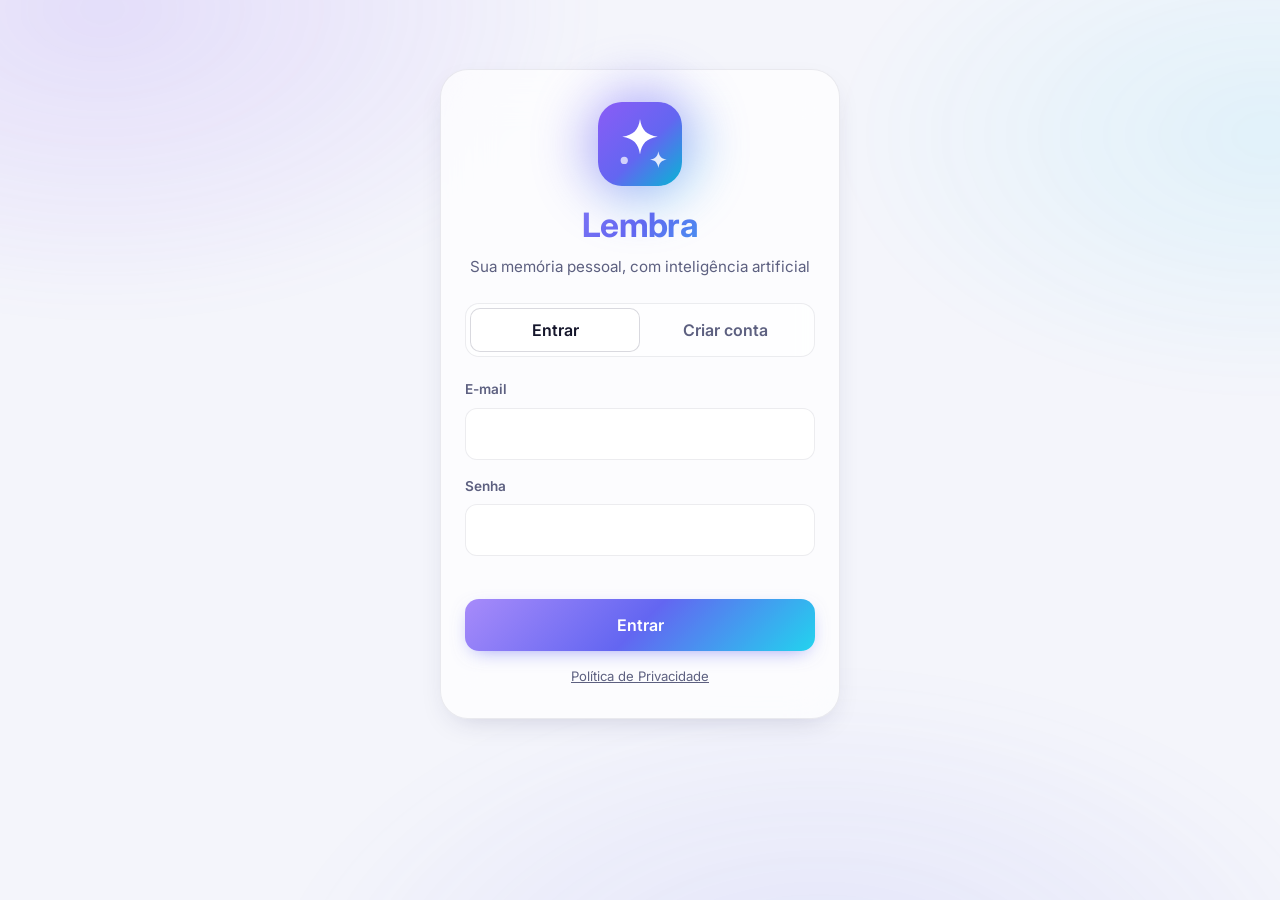
==== commit c332d40c: "Página de Política de Privacidade (exigida pela Meta para publicar o app) Explica dados guardados, q" ====
--- a/web/index.html
+++ b/web/index.html
@@ -44,6 +44,9 @@
     <symbol id="i-bot" viewBox="0 0 24 24"><path d="M12 8V4H8"/><rect width="16" height="12" x="4" y="8" rx="2"/><path d="M2 14h2M20 14h2M15 13v2M9 13v2"/></symbol>
     <symbol id="i-mic" viewBox="0 0 24 24"><path d="M12 2a3 3 0 0 0-3 3v7a3 3 0 0 0 6 0V5a3 3 0 0 0-3-3Z"/><path d="M19 10v2a7 7 0 0 1-14 0v-2"/><path d="M12 19v3"/></symbol>
     <symbol id="i-stop" viewBox="0 0 24 24"><rect x="6" y="6" width="12" height="12" rx="2" fill="currentColor"/></symbol>
+    <symbol id="i-up" viewBox="0 0 24 24"><path d="M7 10v12"/><path d="M15 5.88 14 10h5.83a2 2 0 0 1 1.92 2.56l-2.33 8A2 2 0 0 1 17.5 22H4a2 2 0 0 1-2-2v-8a2 2 0 0 1 2-2h2.76a2 2 0 0 0 1.79-1.11L12 2a3.13 3.13 0 0 1 3 3.88Z"/></symbol>
+    <symbol id="i-down" viewBox="0 0 24 24"><path d="M17 14V2"/><path d="M9 18.12 10 14H4.17a2 2 0 0 1-1.92-2.56l2.33-8A2 2 0 0 1 6.5 2H20a2 2 0 0 1 2 2v8a2 2 0 0 1-2 2h-2.76a2 2 0 0 0-1.79 1.11L12 22a3.13 3.13 0 0 1-3-3.88Z"/></symbol>
+    <symbol id="i-user" viewBox="0 0 24 24"><circle cx="12" cy="8" r="5"/><path d="M20 21a8 8 0 0 0-16 0"/></symbol>
     <symbol id="i-tag" viewBox="0 0 24 24"><path d="M12.59 2.59A2 2 0 0 0 11.17 2H4a2 2 0 0 0-2 2v7.17a2 2 0 0 0 .59 1.42l8.7 8.7a2.43 2.43 0 0 0 3.42 0l6.58-6.58a2.43 2.43 0 0 0 0-3.42z"/><circle cx="7.5" cy="7.5" r=".5" fill="currentColor"/></symbol>
   </svg>
   <div class="aurora" aria-hidden="true"></div>
@@ -69,6 +72,7 @@
         <p class="erro" id="erro-auth" role="alert"></p>
         <button type="submit" class="botao primario" id="botao-auth">Entrar</button>
       </form>
+      <p class="ajuda link-privacidade"><a href="privacidade.html">Política de Privacidade</a></p>
     </div>
   </section>
 
@@ -188,6 +192,7 @@
           <button type="button" class="segmento ativo" data-sub="rag"><svg class="ic"><use href="#i-sliders"/></svg>RAG</button>
           <button type="button" class="segmento" data-sub="lab"><svg class="ic"><use href="#i-flask"/></svg>Laboratório</button>
           <button type="button" class="segmento" data-sub="cats"><svg class="ic"><use href="#i-tag"/></svg>Categorias</button>
+          <button type="button" class="segmento" data-sub="zap"><svg class="ic"><use href="#i-message-dots"/></svg>WhatsApp</button>
         </div>
 
         <!-- Configurar RAG -->
@@ -232,6 +237,15 @@
             <button type="submit" class="botao primario">Salvar configurações</button>
           </form>
           <div class="cartao">
+            <h3><svg class="ic"><use href="#i-user"/></svg> Como o Lembra te conhece</h3>
+            <p class="ajuda">Personalização <b>sem treino</b>: a cada 5 avaliações (👍/👎) nas respostas, a IA relê suas memórias e avaliações e atualiza este perfil, que entra nas instruções dela. Você pode editar ou apagar quando quiser.</p>
+            <textarea id="perfil-estilo" rows="4" maxlength="800" placeholder="Ainda vazio. Avalie algumas respostas ou toque em Aprender agora."></textarea>
+            <div class="acoes-perfil">
+              <button type="button" class="botao secundario pequeno" id="aprender-perfil"><svg class="ic"><use href="#i-sparkles"/></svg><span>Aprender agora</span></button>
+              <button type="button" class="botao-texto" id="salvar-perfil">Salvar edição</button>
+            </div>
+          </div>
+          <div class="cartao">
             <h3>Reprocessar memórias</h3>
             <p class="ajuda">Mudou o tamanho do chunk ou a sobreposição? As memórias antigas continuam quebradas do jeito antigo até você reprocessar. O texto original nunca muda; só os pedaços e vetores são refeitos.</p>
             <button type="button" class="botao secundario" id="reprocessar">Reprocessar todas as memórias</button>
@@ -266,6 +280,34 @@
           </form>
           <ul id="lista-categorias" class="lista"></ul>
         </div>
+
+        <!-- WhatsApp -->
+        <div id="sub-zap" class="sub" hidden>
+          <div class="cartao">
+            <h3><svg class="ic"><use href="#i-message-dots"/></svg> Lembra no WhatsApp</h3>
+            <p class="ajuda">Converse com o Lembra como um contato: escreva para <b>guardar</b> uma memória, termine com <b>?</b> para <b>perguntar</b>, ou mande <b>áudio</b>.</p>
+            <p class="info-fixa" id="zap-indisponivel" hidden>O bot ainda não foi configurado no servidor.</p>
+
+            <div id="zap-vinculado" hidden>
+              <p class="zap-status"><svg class="ic"><use href="#i-check"/></svg> <span>Ligado ao número <b id="zap-telefone"></b></span></p>
+              <button type="button" class="botao-texto perigo" id="zap-desvincular">Desvincular este número</button>
+            </div>
+
+            <div id="zap-desvinculado" hidden>
+              <ol class="dicas">
+                <li>Gere um código (vale 10 minutos e uma única vez).</li>
+                <li>Envie <b>VINCULAR</b> + o código para o Lembra no WhatsApp.</li>
+              </ol>
+              <button type="button" class="botao primario" id="zap-gerar">Gerar código</button>
+              <div id="zap-codigo-caixa" class="zap-codigo-caixa" hidden>
+                <p class="zap-codigo" id="zap-codigo" aria-live="polite"></p>
+                <a class="botao secundario" id="zap-abrir" target="_blank" rel="noopener">Abrir o WhatsApp com a mensagem pronta</a>
+                <button type="button" class="botao-texto" id="zap-conferir">Já enviei — conferir</button>
+              </div>
+            </div>
+            <p class="erro" id="erro-zap" role="alert"></p>
+          </div>
+        </div>
       </section>
     </main>
 
--- a/web/styles.css
+++ b/web/styles.css
@@ -557,6 +557,22 @@
   text-transform: uppercase; letter-spacing: .04em; background: var(--gradiente); color: #fff; vertical-align: 2px;
 }
 
+/* ---------------------------------------------------------- Avaliação 👍/👎 e perfil */
+.avaliacao { display: flex; align-items: center; gap: 6px; margin-top: 12px; font-size: .8rem; color: var(--fraco); white-space: normal; }
+.avaliacao input { margin: 0; padding: 8px 10px; font-size: 14px; }
+.pergunta-voto { margin-right: 2px; }
+.botao-voto {
+  display: inline-grid; place-items: center; width: 32px; height: 32px; border-radius: 10px; cursor: pointer;
+  background: none; border: 1px solid var(--borda); color: var(--fraco); transition: all var(--rapido);
+}
+.botao-voto .ic { width: 15px; height: 15px; }
+@media (hover: hover) { .botao-voto:hover { color: var(--texto); border-color: var(--borda-forte); transform: translateY(-1px); } }
+.obrigado { color: var(--suave); animation: revelar 300ms both; }
+.cartao h3 { display: flex; align-items: center; gap: 8px; }
+.cartao h3 .ic { width: 18px; height: 18px; color: var(--violeta); }
+#perfil-estilo { margin: 10px 0; }
+.acoes-perfil { display: flex; align-items: center; gap: 8px; }
+
 /* ---------------------------------------------------------- Estados vazios */
 .estado-vazio { list-style: none; text-align: center; padding: 48px 16px !important; }
 .orbe.pequeno { width: 56px; height: 56px; border-radius: 18px; margin-bottom: 14px; }
@@ -587,3 +603,23 @@
 @media (prefers-reduced-motion: reduce) {
   *, *::before, *::after { animation: none !important; transition: none !important; }
 }
+
+/* ---------- WhatsApp ---------- */
+.zap-status { display: flex; align-items: center; gap: 8px; margin: 4px 0 12px; color: var(--texto); }
+.zap-status .ic { width: 18px; height: 18px; color: var(--ok); flex: none; }
+.botao-texto.perigo { color: var(--erro); }
+.zap-codigo-caixa { display: grid; gap: 10px; margin-top: 14px; text-align: center; }
+.zap-codigo {
+  margin: 0; padding: 14px; border-radius: var(--raio-p); border: 1px dashed var(--borda-forte);
+  background: var(--vidro-forte); font: 700 1.6rem/1 ui-monospace, "SF Mono", Menlo, Consolas, monospace;
+  letter-spacing: .25em; color: var(--texto); user-select: all;
+}
+a.botao { text-decoration: none; text-align: center; }
+/* 4 abas em telas estreitas: sem ícone, para o texto caber */
+@media (max-width: 420px) {
+  .segmentos .segmento { font-size: .78rem; padding: 10px 2px; }
+  .segmentos .segmento .ic { display: none; }
+}
+
+.link-privacidade { text-align: center; margin-top: 16px; }
+.link-privacidade a { color: var(--suave); }
